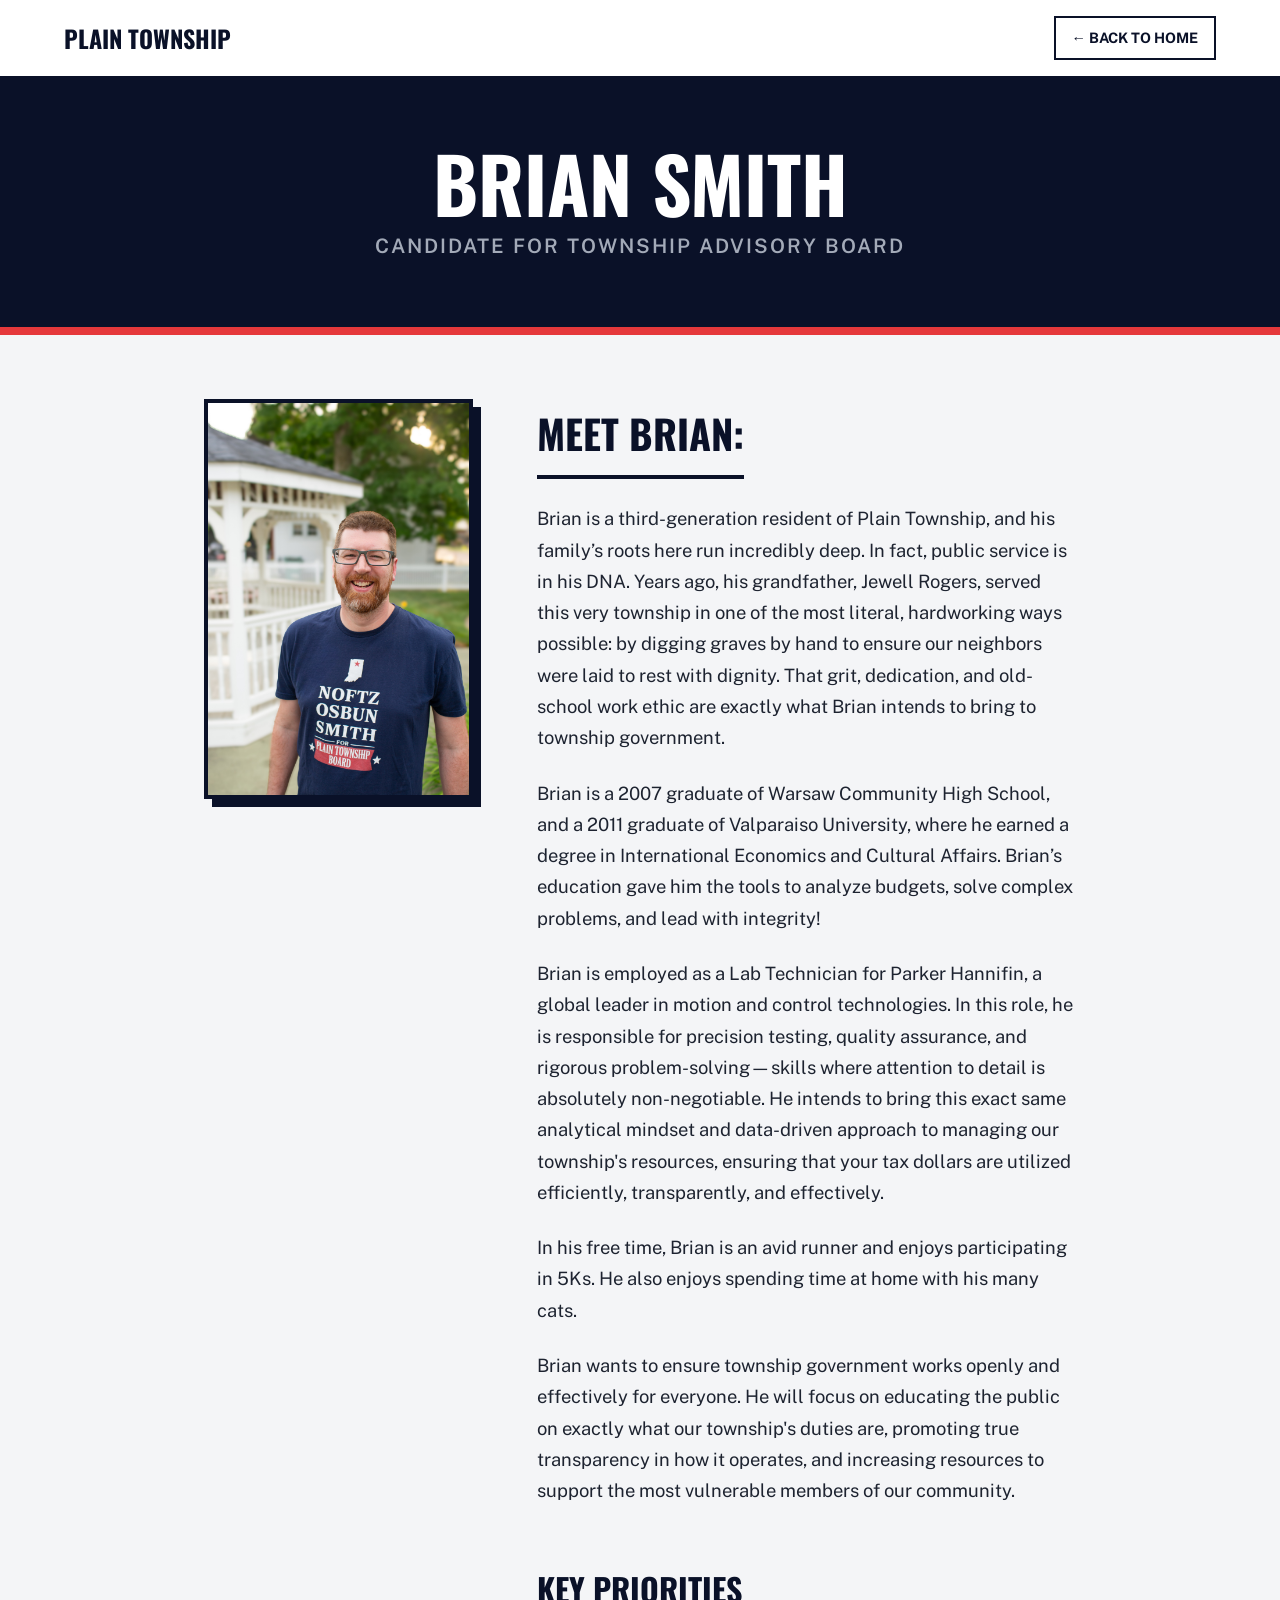
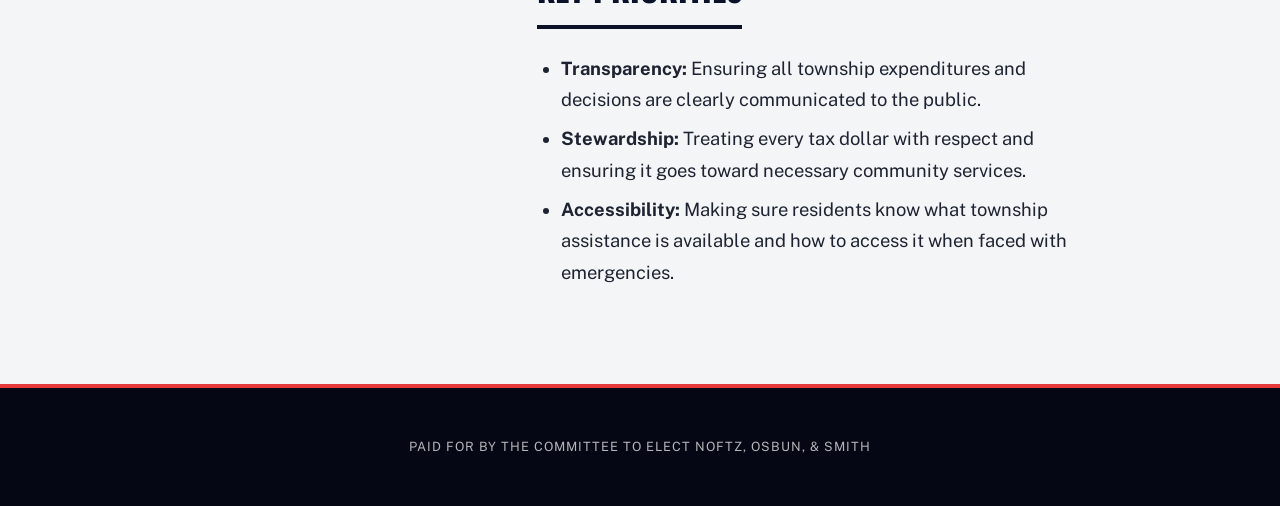
==== brian.html @ 7b811077 "Create brian.html Created candidate page for Brian Smith" ====
<!DOCTYPE html>
<html lang="en">
<head>
    <meta charset="UTF-8">
    <meta name="viewport" content="width=device-width, initial-scale=1.0">
    <title>Candidate Bio | Plain Township</title>
    
    <link rel="preconnect" href="https://fonts.googleapis.com">
    <link rel="preconnect" href="https://fonts.gstatic.com" crossorigin>
    <link href="https://fonts.googleapis.com/css2?family=Oswald:wght@500;700&family=Public+Sans:wght@400;600;700&display=swap" rel="stylesheet">
    
    <style>
        /* Core Variables matching the Homepage */
        :root {
            --dark-slate: #0A1128;
            --action-red: #E5383B;
            --off-white: #F4F5F7;
            --pure-white: #FFFFFF;
            --text-main: #1D2330;
        }

        * { box-sizing: border-box; margin: 0; padding: 0; }
        body {
            font-family: 'Public Sans', sans-serif;
            color: var(--text-main);
            background-color: var(--off-white);
            line-height: 1.7;
            -webkit-font-smoothing: antialiased;
        }
        h1, h2, h3, h4 {
            font-family: 'Oswald', sans-serif;
            text-transform: uppercase;
            color: var(--dark-slate);
        }

        /* Compact Navigation */
        nav {
            background-color: var(--pure-white);
            border-bottom: 4px solid var(--dark-slate);
            padding: 1rem 5%;
            display: flex;
            justify-content: space-between;
            align-items: center;
        }
        .nav-logo {
            font-family: 'Oswald', sans-serif;
            font-size: 1.5rem;
            font-weight: 700;
            color: var(--dark-slate);
            text-decoration: none;
        }
        .back-btn {
            color: var(--dark-slate);
            text-decoration: none;
            font-weight: 700;
            font-size: 0.9rem;
            text-transform: uppercase;
            border: 2px solid var(--dark-slate);
            padding: 0.5rem 1rem;
            transition: all 0.2s;
        }
        .back-btn:hover {
            background-color: var(--dark-slate);
            color: var(--pure-white);
        }

        /* Bio Header */
        .bio-header {
            background-color: var(--dark-slate);
            color: var(--pure-white);
            padding: 4rem 5%;
            text-align: center;
            border-bottom: 8px solid var(--action-red);
        }
        .bio-header h1 {
            color: var(--pure-white);
            font-size: clamp(3rem, 6vw, 5rem);
            margin-bottom: 0.5rem;
            line-height: 1;
        }
        .bio-header p {
            color: #A3AAB8;
            font-size: 1.25rem;
            font-weight: 600;
            text-transform: uppercase;
            letter-spacing: 2px;
        }

        /* Main Bio Content */
        .bio-container {
            max-width: 1000px;
            margin: 4rem auto;
            padding: 0 5%;
            display: grid;
            grid-template-columns: 1fr 2fr;
            gap: 4rem;
        }
        
        /* Profile Image */
        .bio-img-wrapper {
            background-color: var(--pure-white);
            border: 4px solid var(--dark-slate);
            box-shadow: 8px 8px 0px var(--dark-slate);
            height: fit-content;
        }
        .bio-img-wrapper img {
            width: 100%;
            height: auto;
            display: block;
        }

        /* Bio Text Formatting */
        .bio-text h2 {
            font-size: 2.5rem;
            margin-bottom: 1.5rem;
            border-bottom: 4px solid var(--dark-slate);
            display: inline-block;
            padding-bottom: 0.5rem;
        }
        .bio-text p {
            font-size: 1.15rem;
            margin-bottom: 1.5rem;
        }
        .bio-text ul {
            margin-left: 1.5rem;
            margin-bottom: 2rem;
            font-size: 1.15rem;
        }
        .bio-text li {
            margin-bottom: 0.5rem;
        }

        /* Footer */
        footer {
            background-color: #050814;
            color: #fff;
            text-align: center;
            padding: 3rem 2rem;
            border-top: 4px solid var(--action-red);
            margin-top: 4rem;
        }
        footer p {
            font-size: 0.8rem;
            opacity: 0.7;
            text-transform: uppercase;
            letter-spacing: 1px;
        }

        /* Mobile View */
        @media (max-width: 768px) {
            .bio-container {
                grid-template-columns: 1fr;
                gap: 2rem;
            }
        }
    </style>
</head>
<body>

    <nav>
        <a href="index.html" class="nav-logo">PLAIN TOWNSHIP</a>
        <a href="index.html" class="back-btn">&larr; Back to Home</a>
    </nav>

    <header class="bio-header">
        <h1>BRIAN SMITH</h1>
        <p>Candidate for Township Advisory Board</p>
    </header>

    <div class="bio-container">
        
        <div class="bio-img-wrapper">
            <img src="brian.jpg" alt="Candidate Photo">
        </div>

        <div class="bio-text">
            <h2>Meet Brian:</h2>
            
            <p>Brian is a third-generation resident of Plain Township, and his family’s roots here run incredibly deep. In fact, public service is in his DNA. Years ago, his grandfather, Jewell Rogers, served this very township in one of the most literal, hardworking ways possible: by digging graves by hand to ensure our neighbors were laid to rest with dignity. That grit, dedication, and old-school work ethic are exactly what Brian intends to bring to township government.</p>
            
            <p>Brian is a 2007 graduate of Warsaw Community High School, and a 2011 graduate of Valparaiso University, where he earned a degree in International Economics and Cultural Affairs. Brian’s education gave him the tools to analyze budgets, solve complex problems, and lead with integrity!</p>

            <p>Brian is employed as a Lab Technician for Parker Hannifin, a global leader in motion and control technologies. In this role, he is responsible for precision testing, quality assurance, and rigorous problem-solving—skills where attention to detail is absolutely non-negotiable. He intends to bring this exact same analytical mindset and data-driven approach to managing our township's resources, ensuring that your tax dollars are utilized efficiently, transparently, and effectively.</p>

            <p>In his free time, Brian is an avid runner and enjoys participating in 5Ks. He also enjoys spending time at home with his many cats. </p>

            <p>Brian wants to ensure township government works openly and effectively for everyone. He will focus on educating the public on exactly what our township's duties are, promoting true transparency in how it operates, and increasing resources to support the most vulnerable members of our community.</p>
          
            <h2 style="margin-top: 2rem; font-size: 2rem;">Key Priorities</h2>
            <ul>
                <li><strong>Transparency:</strong> Ensuring all township expenditures and decisions are clearly communicated to the public.</li>
                <li><strong>Stewardship:</strong> Treating every tax dollar with respect and ensuring it goes toward necessary community services.</li>
                <li><strong>Accessibility:</strong> Making sure residents know what township assistance is available and how to access it when faced with emergencies.</li>
            </ul>
        </div>
    </div>

    <footer>
        <p>PAID FOR BY THE COMMITTEE TO ELECT NOFTZ, OSBUN, & SMITH</p>
    </footer>

</body>
</html>
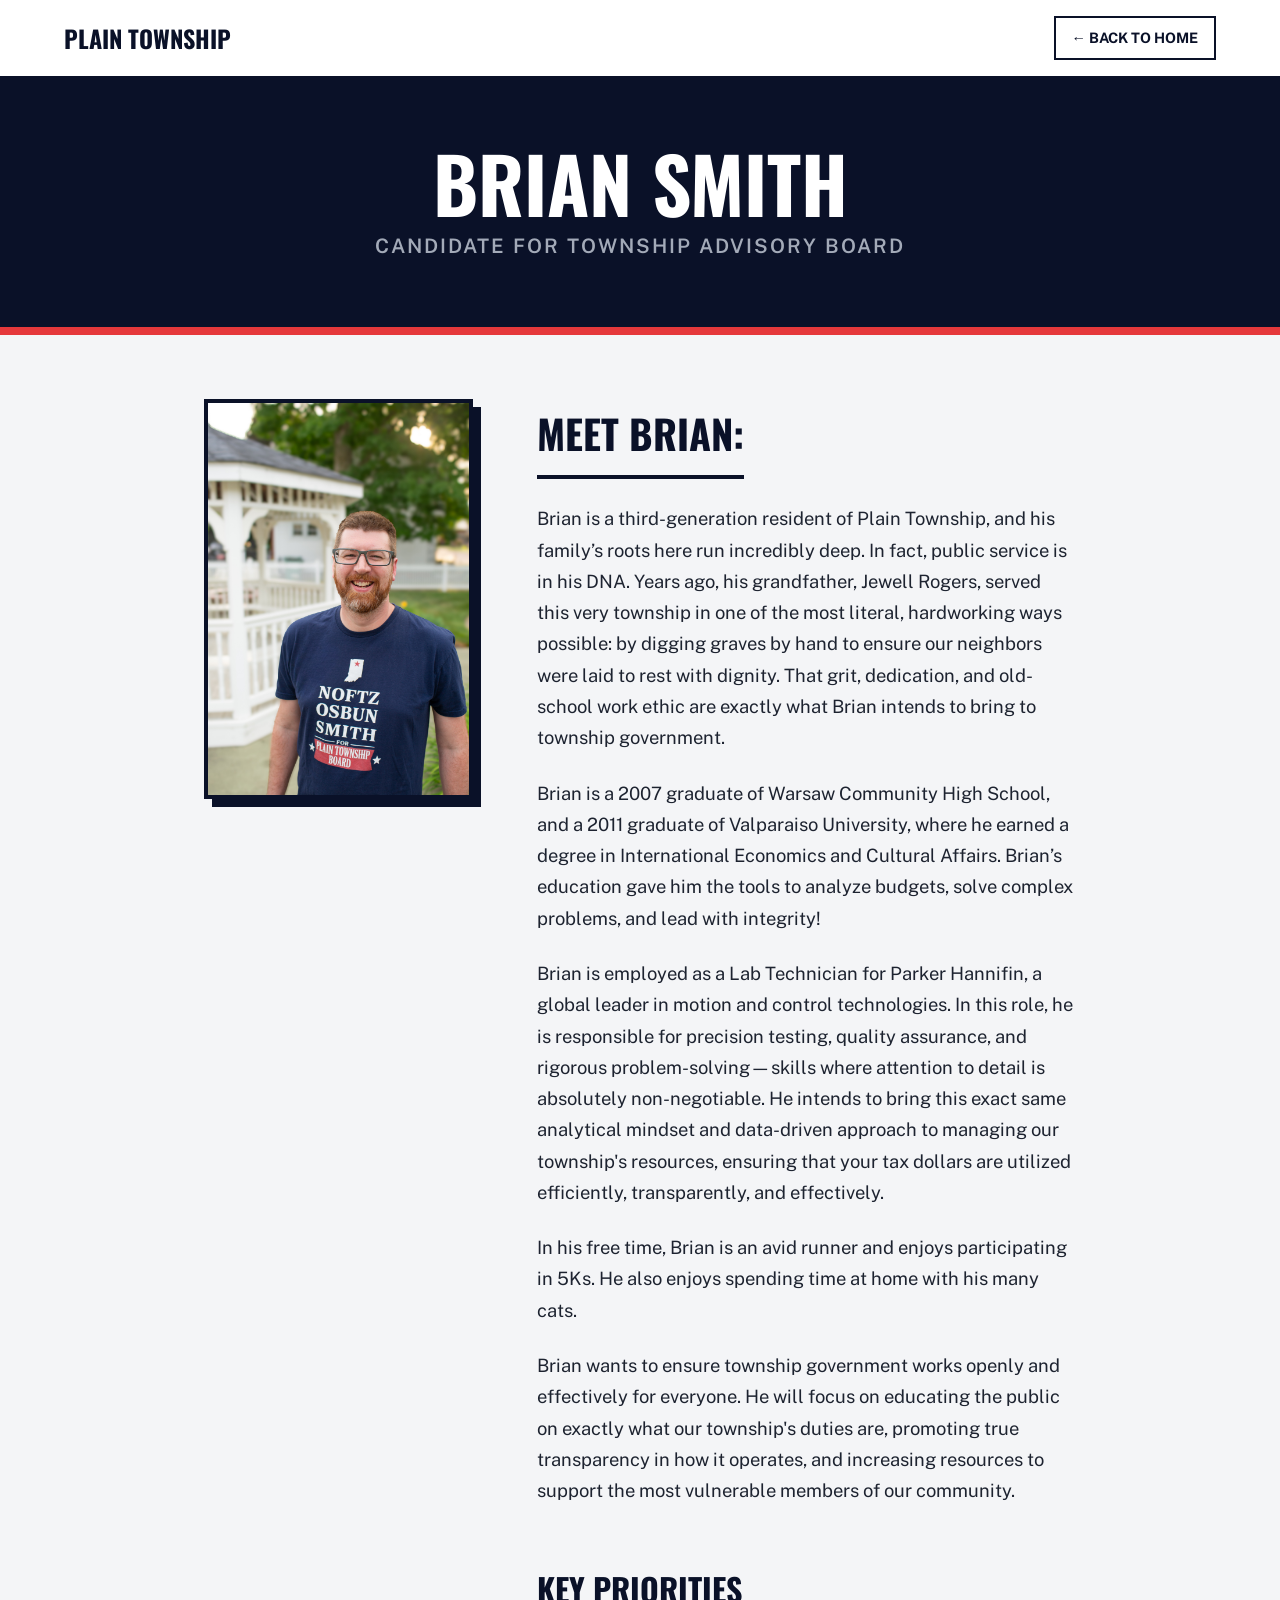
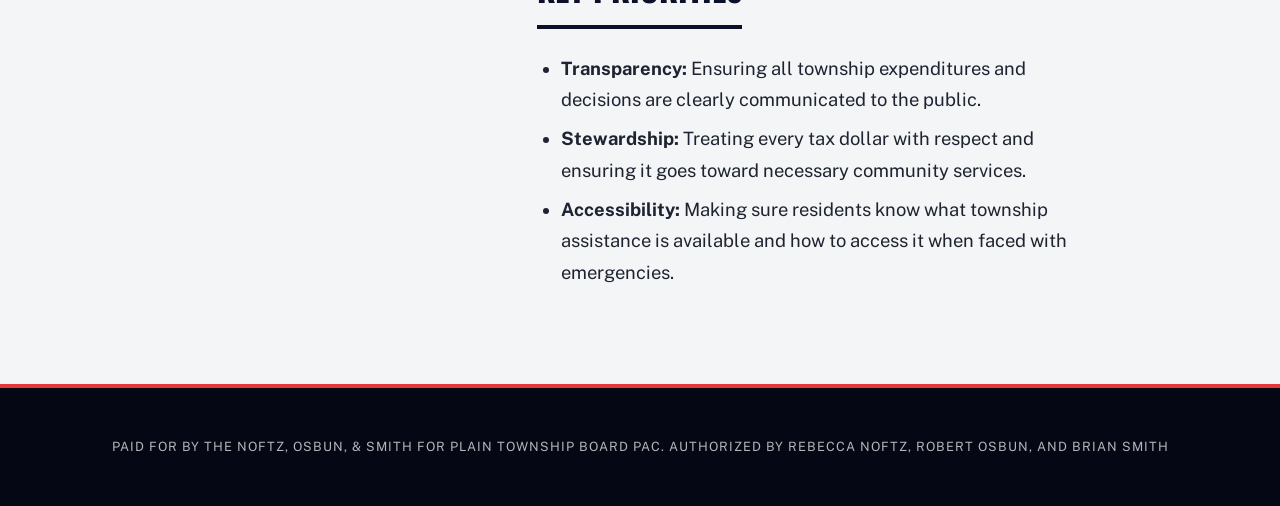
==== commit 6936a056: "Footer brian.html" ====
--- a/brian.html
+++ b/brian.html
@@ -8,6 +8,16 @@
     <link rel="preconnect" href="https://fonts.googleapis.com">
     <link rel="preconnect" href="https://fonts.gstatic.com" crossorigin>
     <link href="https://fonts.googleapis.com/css2?family=Oswald:wght@500;700&family=Public+Sans:wght@400;600;700&display=swap" rel="stylesheet">
+
+<!-- Google tag (gtag.js) -->
+<script async src="https://www.googletagmanager.com/gtag/js?id=G-RDZLJNWHF0"></script>
+<script>
+  window.dataLayer = window.dataLayer || [];
+  function gtag(){dataLayer.push(arguments);}
+  gtag('js', new Date());
+
+  gtag('config', 'G-RDZLJNWHF0');
+</script>
     
     <style>
         /* Core Variables matching the Homepage */
@@ -195,8 +205,8 @@
         </div>
     </div>
 
-    <footer>
-        <p>PAID FOR BY THE COMMITTEE TO ELECT NOFTZ, OSBUN, & SMITH</p>
+    <footer class="site-footer">
+        <p>PAID FOR BY THE NOFTZ, OSBUN, & SMITH FOR PLAIN TOWNSHIP BOARD PAC. AUTHORIZED BY REBECCA NOFTZ, ROBERT OSBUN, AND BRIAN SMITH</p>
     </footer>
 
 </body>
